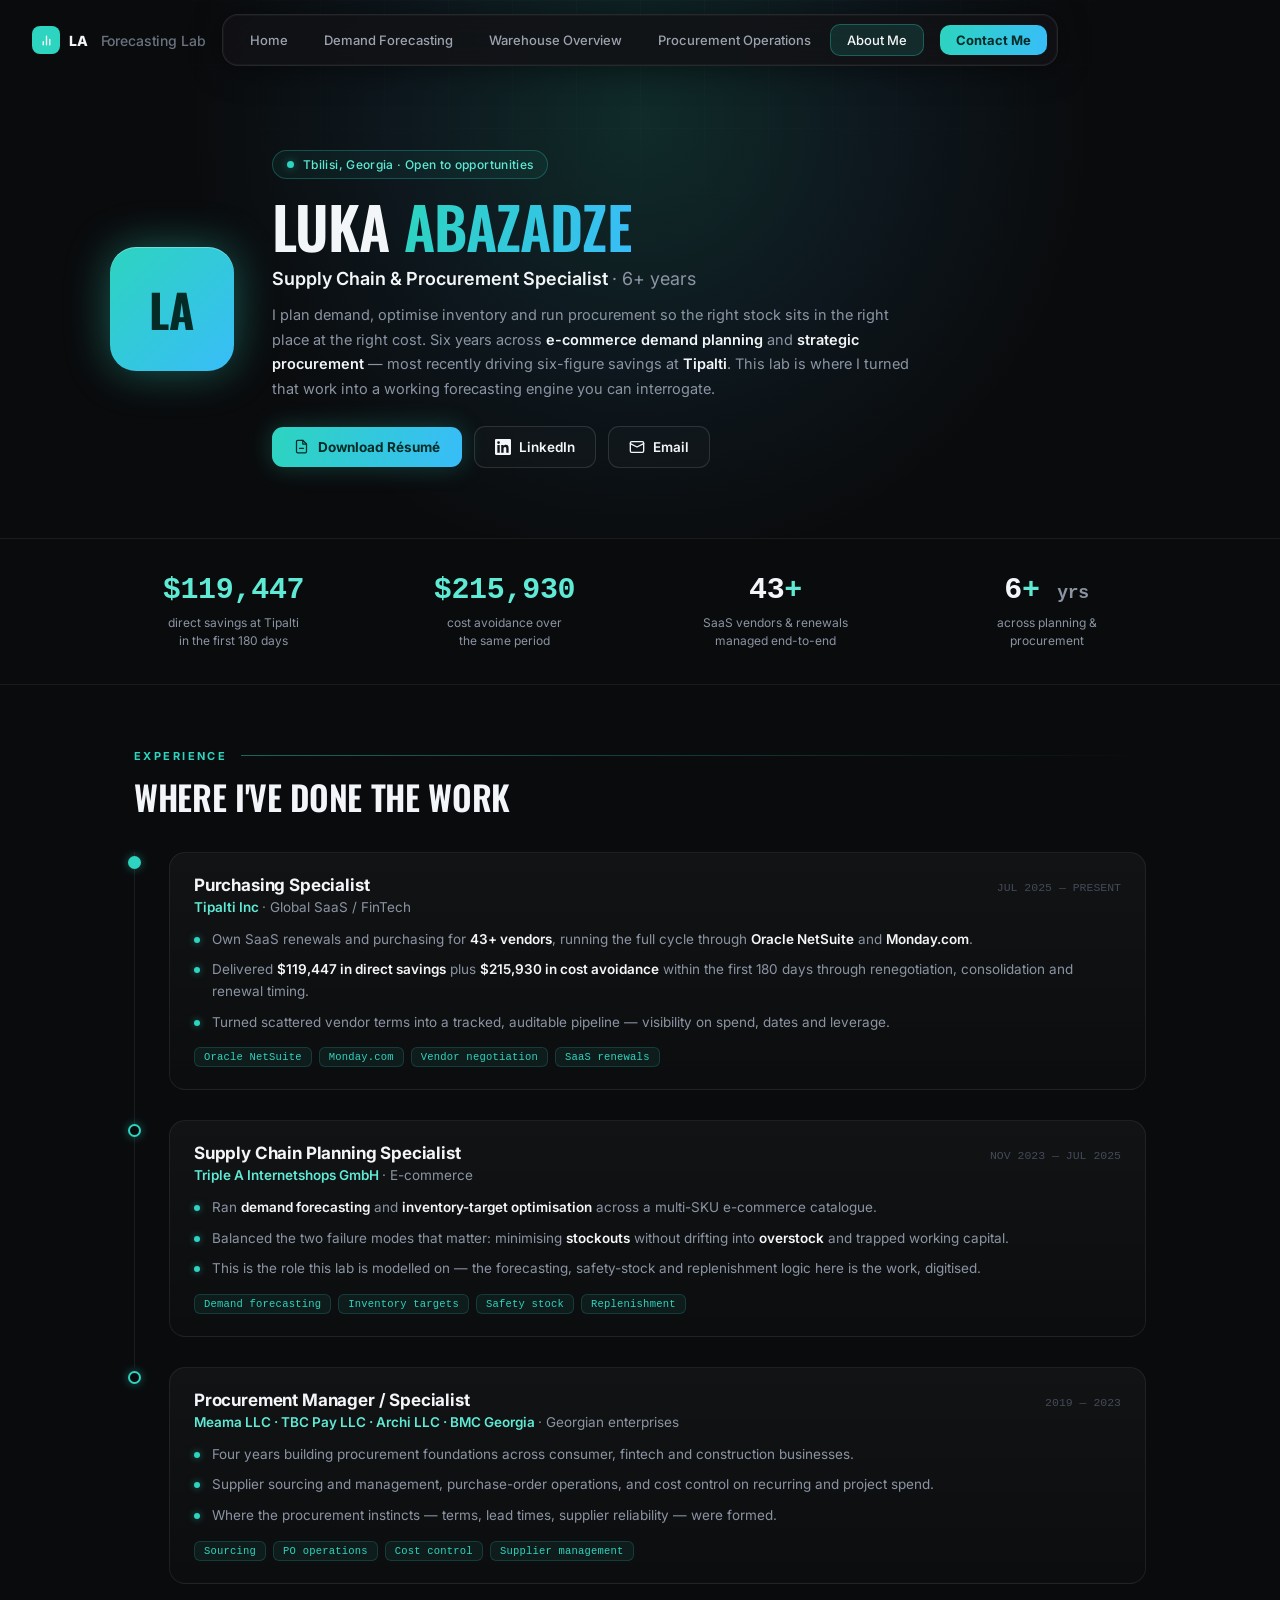
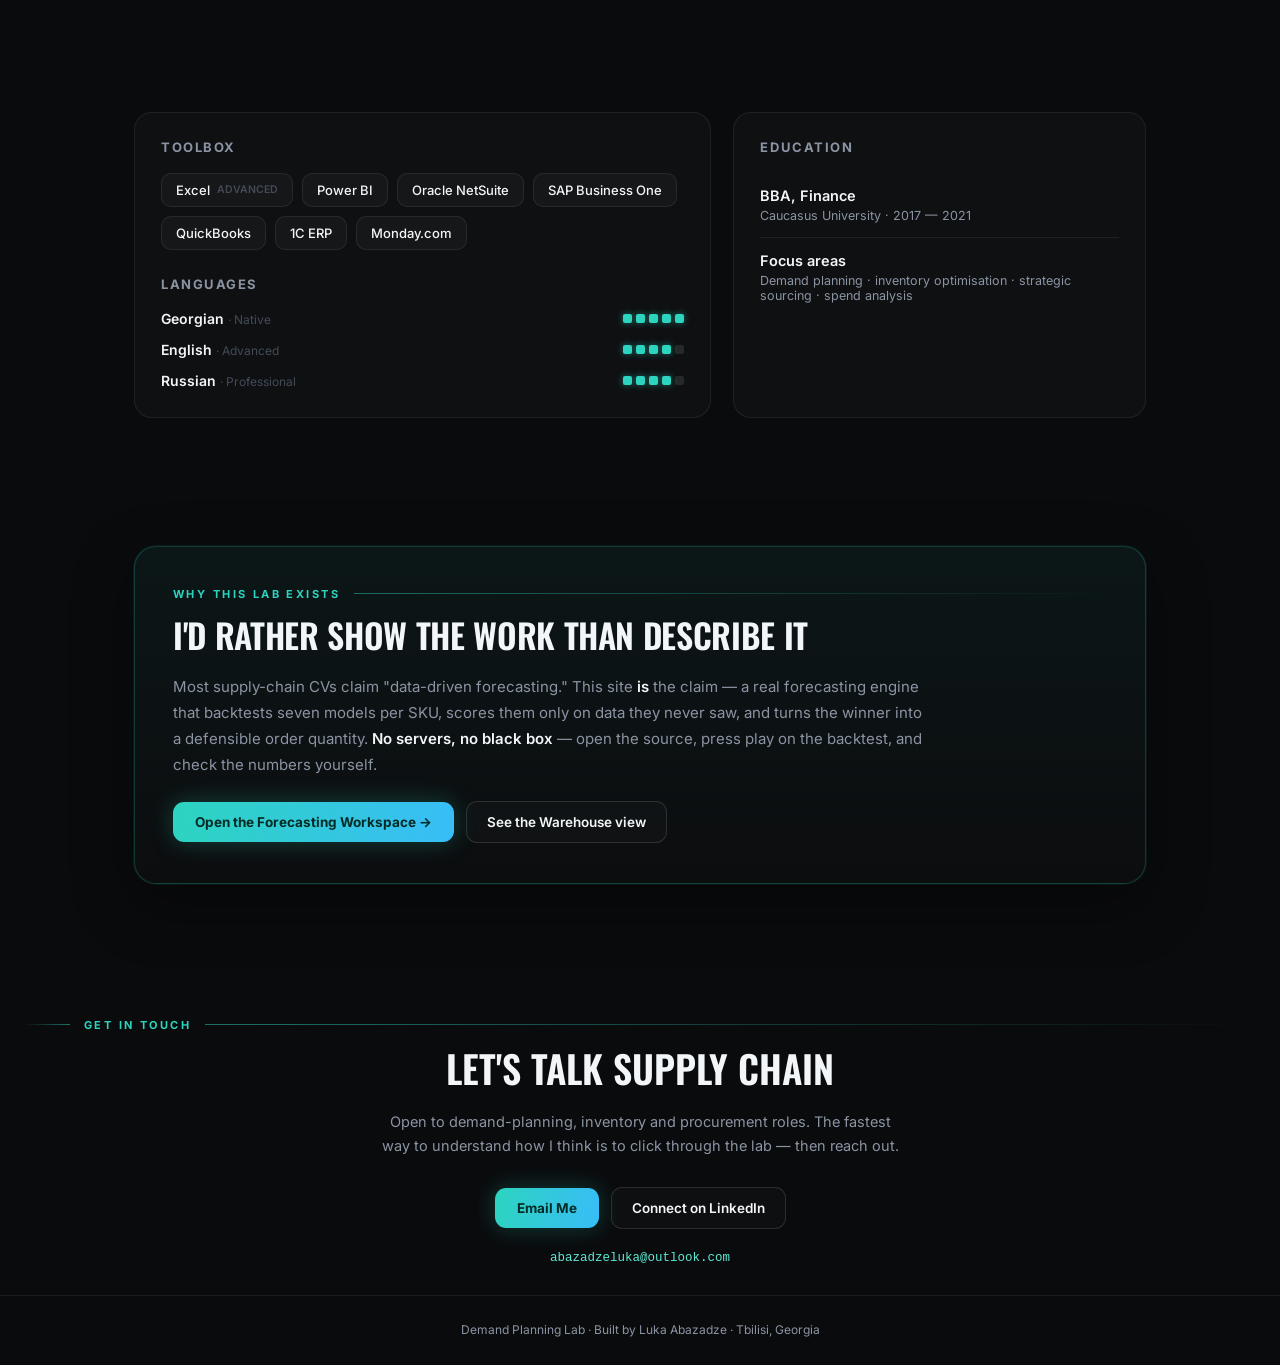
==== about.html @ 3a377a74 "Add About Me page + wire nav link across all pages New about.html: recruiter-facing profile in the h" ====
<!DOCTYPE html>
<html lang="en">
<head>
  <meta charset="UTF-8" />
  <meta name="viewport" content="width=device-width, initial-scale=1.0" />
  <title>About · Luka Abazadze — Supply Chain &amp; Procurement</title>
  <link rel="preconnect" href="https://fonts.googleapis.com">
  <link rel="preconnect" href="https://fonts.gstatic.com" crossorigin>
  <link href="https://fonts.googleapis.com/css2?family=Inter:wght@400;500;600;700;800&family=Oswald:wght@500;600;700&display=swap" rel="stylesheet">
  <style>
    *, *::before, *::after { box-sizing: border-box; margin: 0; padding: 0; }

    :root {
      --bg:        #0a0b0d;
      --bg-2:      #0e1014;
      --charcoal:  #14171c;
      --accent:    #2dd4bf;
      --accent-2:  #38bdf8;
      --accent-lt: #5eead4;
      --accent-glow: rgba(45,212,191,0.45);
      --text-1:    #f3f6f8;
      --text-2:    #8b94a3;
      --text-3:    #434b57;
      --border:    rgba(255,255,255,0.07);
      --surface:   rgba(255,255,255,0.035);
      --display:   'Oswald', 'Inter', 'Segoe UI', sans-serif;
      --mono: ui-monospace, 'Cascadia Code', 'SF Mono', Consolas, monospace;
    }

    html { scroll-behavior: smooth; }
    html, body {
      background: var(--bg);
      color: var(--text-1);
      font-family: 'Inter', 'Segoe UI', system-ui, sans-serif;
      overflow-x: hidden;
    }

    /* ── NAV (shared with the rest of the lab) ── */
    .nav-wrapper {
      position: fixed; top: 0; left: 0; right: 0; z-index: 100;
      display: flex; align-items: center; justify-content: center;
      padding: 14px 32px; pointer-events: none;
    }
    .nav-logo-outer { pointer-events: all; position: absolute; left: 32px; display: flex; align-items: center; }
    nav {
      pointer-events: all;
      display: flex; align-items: center; justify-content: space-between; gap: 8px;
      height: 52px; padding: 0 10px;
      background: rgba(18,18,22,0.85);
      backdrop-filter: blur(20px); -webkit-backdrop-filter: blur(20px);
      border: 1px solid rgba(255,255,255,0.09); border-radius: 16px;
      box-shadow: 0 4px 32px rgba(0,0,0,0.45), 0 0 0 1px rgba(255,255,255,0.03) inset;
    }
    .nav-logo { display: flex; align-items: center; gap: 9px; font-size: 14px; font-weight: 700; letter-spacing: -0.01em; color: var(--text-1); text-decoration: none; flex-shrink: 0; }
    .nav-logo-mark { width: 28px; height: 28px; background: var(--accent); border-radius: 8px; display: flex; align-items: center; justify-content: center; flex-shrink: 0; }
    .nav-links { display: flex; align-items: center; gap: 2px; flex: 1; justify-content: center; }
    .nav-link {
      padding: 7px 16px; border-radius: 10px; font-size: 13px; font-weight: 500;
      color: #9ca3af; text-decoration: none; border: 1px solid transparent;
      transition: color 0.15s, background 0.15s, border-color 0.15s; white-space: nowrap; cursor: pointer; background: none;
    }
    .nav-link:hover { color: var(--text-1); background: rgba(255,255,255,0.05); border-color: rgba(255,255,255,0.07); }
    .nav-link.active { color: var(--text-1); background: rgba(45,212,191,0.13); border-color: rgba(45,212,191,0.32); }
    .nav-cta {
      display: inline-flex; align-items: center; gap: 6px; padding: 7px 16px; margin-left: 8px;
      border-radius: 10px; background: linear-gradient(100deg, var(--accent), var(--accent-2));
      color: #042b25; font-size: 13px; font-weight: 700; text-decoration: none; border: none; cursor: pointer; flex-shrink: 0;
      transition: filter 0.15s, transform 0.1s, box-shadow 0.2s;
    }
    .nav-cta:hover { filter: brightness(1.08); box-shadow: 0 0 22px rgba(45,212,191,0.45); transform: translateY(-1px); }
    .nav-cta:active { transform: scale(0.97); }

    /* ── PAGE SHELL ── */
    .wrap { max-width: 1060px; margin: 0 auto; padding: 0 24px; }

    /* ── PROFILE HERO ── */
    .profile {
      position: relative; overflow: hidden;
      padding: 150px 24px 70px;
    }
    .profile::before {
      content: ''; position: absolute; width: 1000px; height: 1000px;
      top: -380px; left: 50%; transform: translateX(-50%);
      background: radial-gradient(circle at center, rgba(45,212,191,0.16) 0%, rgba(56,189,248,0.07) 34%, transparent 64%);
      pointer-events: none; z-index: 0;
    }
    .profile::after {
      content: ''; position: absolute; inset: 0; z-index: 0;
      background-image:
        linear-gradient(rgba(255,255,255,0.02) 1px, transparent 1px),
        linear-gradient(90deg, rgba(255,255,255,0.02) 1px, transparent 1px);
      background-size: 64px 64px;
      mask-image: radial-gradient(ellipse 75% 70% at 50% 0%, black 6%, transparent 72%);
      pointer-events: none;
    }
    .profile-inner {
      position: relative; z-index: 2; max-width: 1060px; margin: 0 auto;
      display: flex; gap: 38px; align-items: center; flex-wrap: wrap;
    }
    .monogram {
      width: 124px; height: 124px; border-radius: 26px; flex-shrink: 0;
      display: flex; align-items: center; justify-content: center;
      font-family: var(--display); font-weight: 700; font-size: 46px; letter-spacing: 0.02em;
      color: #042b25; background: linear-gradient(135deg, var(--accent), var(--accent-2));
      box-shadow: 0 0 44px rgba(45,212,191,0.4), 0 1px 0 rgba(255,255,255,0.3) inset;
    }
    .profile-text { flex: 1; min-width: 300px; }
    .p-badge {
      display: inline-flex; align-items: center; gap: 9px; padding: 6px 14px; border-radius: 999px;
      border: 1px solid rgba(45,212,191,0.28); background: rgba(45,212,191,0.06);
      font-size: 12px; letter-spacing: 0.03em; color: var(--accent-lt); font-weight: 500; margin-bottom: 18px;
    }
    .p-badge .dot { width: 7px; height: 7px; border-radius: 50%; background: var(--accent); box-shadow: 0 0 8px var(--accent-glow); }
    .profile h1 {
      font-family: var(--display); font-weight: 600; text-transform: uppercase;
      font-size: clamp(34px, 5.2vw, 58px); line-height: 1.02; letter-spacing: -0.015em; margin-bottom: 12px;
    }
    .profile h1 em { font-style: normal; background: linear-gradient(100deg, var(--accent), var(--accent-2)); -webkit-background-clip: text; background-clip: text; -webkit-text-fill-color: transparent; }
    .profile-role { font-size: clamp(15px, 1.6vw, 18px); color: var(--text-1); font-weight: 600; margin-bottom: 14px; }
    .profile-role span { color: var(--text-2); font-weight: 400; }
    .profile-sum { font-size: 14.5px; line-height: 1.7; color: var(--text-2); max-width: 640px; margin-bottom: 24px; }
    .profile-sum b { color: var(--text-1); font-weight: 600; }

    .actions { display: flex; gap: 12px; flex-wrap: wrap; align-items: center; }
    .btn-primary {
      display: inline-flex; align-items: center; gap: 9px;
      background: linear-gradient(100deg, var(--accent), var(--accent-2)); color: #042b25;
      font-size: 13.5px; font-weight: 700; padding: 12px 22px; border-radius: 11px; border: none; cursor: pointer; text-decoration: none;
      transition: transform 0.12s, box-shadow 0.2s, filter 0.2s; box-shadow: 0 0 24px rgba(45,212,191,0.26);
    }
    .btn-primary:hover { filter: brightness(1.08); box-shadow: 0 0 40px rgba(45,212,191,0.5); transform: translateY(-2px); }
    .btn-ghost {
      display: inline-flex; align-items: center; gap: 8px; background: rgba(255,255,255,0.02); color: var(--text-1);
      font-size: 13.5px; font-weight: 600; padding: 12px 20px; border-radius: 11px; border: 1px solid rgba(255,255,255,0.12);
      cursor: pointer; text-decoration: none; transition: color 0.15s, border-color 0.15s, background 0.15s;
    }
    .btn-ghost:hover { color: var(--accent-lt); border-color: rgba(45,212,191,0.45); background: rgba(45,212,191,0.05); }

    /* ── IMPACT STRIP ── */
    .impact {
      position: relative; z-index: 2;
      border-top: 1px solid var(--border); border-bottom: 1px solid var(--border);
      padding: 34px 24px;
    }
    .impact-grid { max-width: 1060px; margin: 0 auto; display: grid; grid-template-columns: repeat(4, 1fr); gap: 24px; }
    .impact-cell { text-align: center; }
    .impact-num { font-family: var(--mono); font-size: clamp(22px, 2.6vw, 30px); font-weight: 700; color: var(--text-1); letter-spacing: -0.01em; margin-bottom: 7px; white-space: nowrap; }
    .impact-num .v { color: var(--accent-lt); }
    .impact-cap { font-size: 12px; color: var(--text-2); line-height: 1.5; }
    @media (max-width: 760px) { .impact-grid { grid-template-columns: repeat(2, 1fr); gap: 26px 18px; } }

    /* ── SECTION FRAME ── */
    section.block { padding: 64px 24px; }
    .eyebrow {
      font-size: 11px; font-weight: 700; letter-spacing: 0.22em; text-transform: uppercase; color: var(--accent);
      display: flex; align-items: center; gap: 14px; margin-bottom: 8px;
    }
    .eyebrow::after { content: ''; height: 1px; flex: 1; background: linear-gradient(90deg, rgba(45,212,191,0.45), transparent); }
    .block h2 { font-family: var(--display); font-weight: 600; text-transform: uppercase; letter-spacing: -0.01em; font-size: clamp(24px, 3.4vw, 34px); color: var(--text-1); margin-bottom: 30px; }

    /* ── TIMELINE ── */
    .timeline { position: relative; }
    .tl-item { position: relative; padding: 0 0 30px 34px; border-left: 1px solid var(--border); }
    .tl-item:last-child { padding-bottom: 0; border-left-color: transparent; }
    .tl-item::before {
      content: ''; position: absolute; left: -7px; top: 4px; width: 13px; height: 13px; border-radius: 50%;
      background: var(--bg); border: 2px solid var(--accent); box-shadow: 0 0 10px var(--accent-glow);
    }
    .tl-item.now::before { background: var(--accent); }
    .tl-card {
      background: linear-gradient(180deg, rgba(255,255,255,0.035), rgba(255,255,255,0.01));
      border: 1px solid var(--border); border-radius: 16px; padding: 22px 24px;
      transition: border-color 0.2s, transform 0.2s, box-shadow 0.2s;
    }
    .tl-card:hover { border-color: rgba(45,212,191,0.28); transform: translateY(-2px); box-shadow: 0 14px 40px rgba(0,0,0,0.35); }
    .tl-head { display: flex; justify-content: space-between; align-items: baseline; gap: 12px; flex-wrap: wrap; margin-bottom: 4px; }
    .tl-role { font-size: 17px; font-weight: 700; color: var(--text-1); letter-spacing: -0.01em; }
    .tl-dates { font-family: var(--mono); font-size: 11.5px; color: var(--text-3); white-space: nowrap; }
    .tl-co { font-size: 13.5px; font-weight: 600; color: var(--accent-lt); margin-bottom: 14px; }
    .tl-co span { color: var(--text-2); font-weight: 400; }
    .tl-list { list-style: none; display: flex; flex-direction: column; gap: 9px; }
    .tl-list li { position: relative; padding-left: 18px; font-size: 13.5px; line-height: 1.6; color: var(--text-2); }
    .tl-list li::before { content: ''; position: absolute; left: 0; top: 8px; width: 6px; height: 6px; border-radius: 50%; background: var(--accent); box-shadow: 0 0 7px rgba(45,212,191,0.55); }
    .tl-list li b { color: var(--text-1); font-weight: 600; }
    .tl-tags { display: flex; flex-wrap: wrap; gap: 7px; margin-top: 14px; }
    .tag {
      font-family: var(--mono); font-size: 10.5px; color: var(--accent); letter-spacing: 0.02em;
      padding: 3px 9px; border-radius: 6px; background: rgba(45,212,191,0.07); border: 1px solid rgba(45,212,191,0.18);
    }

    /* ── TWO-UP (toolbox + education) ── */
    .two-up { display: grid; grid-template-columns: 1.4fr 1fr; gap: 22px; }
    @media (max-width: 820px) { .two-up { grid-template-columns: 1fr; } }
    .panel {
      background: rgba(255,255,255,0.025); border: 1px solid var(--border); border-radius: 18px; padding: 26px 26px 28px;
    }
    .panel h3 { font-size: 13px; font-weight: 700; letter-spacing: 0.12em; text-transform: uppercase; color: var(--text-2); margin-bottom: 18px; }
    .chips { display: flex; flex-wrap: wrap; gap: 9px; }
    .chip {
      display: inline-flex; align-items: center; gap: 7px; padding: 8px 14px; border-radius: 10px;
      border: 1px solid rgba(255,255,255,0.08); background: rgba(255,255,255,0.03);
      font-size: 13px; color: var(--text-1); font-weight: 500;
      transition: border-color 0.2s, color 0.2s;
    }
    .chip:hover { border-color: rgba(45,212,191,0.35); color: var(--accent-lt); }
    .chip .lvl { font-size: 10.5px; color: var(--text-3); font-weight: 600; }
    .lang-row { display: flex; flex-direction: column; gap: 14px; }
    .lang { display: flex; align-items: center; justify-content: space-between; gap: 12px; }
    .lang .name { font-size: 14px; color: var(--text-1); font-weight: 600; }
    .lang .meter { display: flex; gap: 4px; }
    .lang .pip { width: 9px; height: 9px; border-radius: 2px; background: rgba(255,255,255,0.1); }
    .lang .pip.on { background: var(--accent); box-shadow: 0 0 7px rgba(45,212,191,0.5); }
    .edu-item { padding: 14px 0; border-bottom: 1px solid var(--border); }
    .edu-item:last-child { border-bottom: none; padding-bottom: 0; }
    .edu-deg { font-size: 14.5px; font-weight: 600; color: var(--text-1); margin-bottom: 4px; }
    .edu-meta { font-size: 12.5px; color: var(--text-2); }

    /* ── WHY THIS LAB ── */
    .why {
      position: relative; overflow: hidden;
      border: 1px solid rgba(45,212,191,0.22); border-radius: 22px;
      background: linear-gradient(180deg, rgba(45,212,191,0.06), rgba(255,255,255,0.012));
      padding: 40px 38px;
      box-shadow: 0 0 0 1px rgba(45,212,191,0.08), 0 20px 60px rgba(0,0,0,0.4);
    }
    .why h2 { margin-bottom: 14px; }
    .why p { font-size: 15px; line-height: 1.75; color: var(--text-2); max-width: 760px; margin-bottom: 22px; }
    .why p b { color: var(--text-1); font-weight: 600; }

    /* ── CONTACT ── */
    .contact { text-align: center; padding: 70px 24px 30px; }
    .contact .eyebrow { justify-content: center; }
    .contact .eyebrow::after, .contact .eyebrow::before { content: ''; height: 1px; width: 46px; background: linear-gradient(90deg, transparent, rgba(45,212,191,0.5)); }
    .contact .eyebrow::after { background: linear-gradient(90deg, rgba(45,212,191,0.5), transparent); }
    .contact h2 { font-family: var(--display); font-weight: 600; text-transform: uppercase; font-size: clamp(24px, 3.6vw, 38px); margin-bottom: 14px; }
    .contact p { font-size: 14.5px; color: var(--text-2); max-width: 520px; margin: 0 auto 28px; line-height: 1.7; }
    .contact .actions { justify-content: center; }
    .contact-mail { display: block; margin-top: 22px; font-family: var(--mono); font-size: 12.5px; color: var(--accent-lt); text-decoration: none; }
    .contact-mail:hover { text-decoration: underline; }

    footer { text-align: center; padding: 26px; border-top: 1px solid var(--border); font-size: 12px; color: var(--text-2); }

    @media (prefers-reduced-motion: reduce) { * { transition-duration: 0.01ms !important; } }
  </style>
</head>
<body>

  <!-- NAV -->
  <div class="nav-wrapper">
    <a class="nav-logo nav-logo-outer" href="index.html">
      <div class="nav-logo-mark">
        <svg width="13" height="13" viewBox="0 0 24 24" fill="none" stroke="white" stroke-width="2.5" stroke-linecap="round" stroke-linejoin="round">
          <path d="M18 20V10M12 20V4M6 20v-6"/>
        </svg>
      </div>
      <span style="font-weight:800;color:#f4f4f5;">LA</span><span style="font-weight:500;color:#6b7280;">&nbsp;Forecasting Lab</span>
    </a>
    <nav>
      <div class="nav-links">
        <a class="nav-link" href="index.html">Home</a>
        <a class="nav-link" href="dashboard.html">Demand Forecasting</a>
        <a class="nav-link" href="warehouse.html">Warehouse Overview</a>
        <a class="nav-link" href="#">Procurement Operations</a>
        <a class="nav-link active" href="about.html">About Me</a>
      </div>
      <a class="nav-cta" href="mailto:abazadzeluka@outlook.com">Contact Me</a>
    </nav>
  </div>

  <!-- PROFILE -->
  <header class="profile">
    <div class="profile-inner">
      <div class="monogram">LA</div>
      <div class="profile-text">
        <div class="p-badge"><span class="dot"></span> Tbilisi, Georgia · Open to opportunities</div>
        <h1>Luka <em>Abazadze</em></h1>
        <div class="profile-role">Supply Chain &amp; Procurement Specialist <span>· 6+ years</span></div>
        <p class="profile-sum">
          I plan demand, optimise inventory and run procurement so the right stock sits in the right place at the right cost. Six years across <b>e-commerce demand planning</b> and <b>strategic procurement</b> — most recently driving six-figure savings at <b>Tipalti</b>. This lab is where I turned that work into a working forecasting engine you can interrogate.
        </p>
        <div class="actions">
          <a class="btn-primary" href="Luka-Abazadze-CV.pdf" target="_blank" rel="noopener">
            <svg width="15" height="15" viewBox="0 0 24 24" fill="none" stroke="currentColor" stroke-width="2" stroke-linecap="round" stroke-linejoin="round"><path d="M14 2H6a2 2 0 0 0-2 2v16a2 2 0 0 0 2 2h12a2 2 0 0 0 2-2V8z"/><polyline points="14 2 14 8 20 8"/><line x1="9" y1="15" x2="15" y2="15"/></svg>
            Download Résumé
          </a>
          <a class="btn-ghost" href="https://www.linkedin.com/in/labazadze/" target="_blank" rel="noopener">
            <svg width="16" height="16" viewBox="0 0 24 24" fill="currentColor"><path d="M20.45 20.45h-3.55v-5.57c0-1.33-.02-3.04-1.85-3.04-1.85 0-2.14 1.45-2.14 2.94v5.66H9.35V9h3.41v1.56h.05c.47-.9 1.63-1.85 3.36-1.85 3.6 0 4.27 2.37 4.27 5.45v6.29zM5.34 7.43a2.06 2.06 0 110-4.12 2.06 2.06 0 010 4.12zM7.12 20.45H3.55V9h3.57v11.45zM22.22 0H1.77C.79 0 0 .77 0 1.73v20.54C0 23.23.79 24 1.77 24h20.45c.98 0 1.78-.77 1.78-1.73V1.73C24 .77 23.2 0 22.22 0z"/></svg>
            LinkedIn
          </a>
          <a class="btn-ghost" href="mailto:abazadzeluka@outlook.com">
            <svg width="16" height="16" viewBox="0 0 24 24" fill="none" stroke="currentColor" stroke-width="2" stroke-linecap="round" stroke-linejoin="round"><rect x="2" y="4" width="20" height="16" rx="2"/><path d="m22 7-10 5L2 7"/></svg>
            Email
          </a>
        </div>
      </div>
    </div>
  </header>

  <!-- IMPACT -->
  <div class="impact">
    <div class="impact-grid">
      <div class="impact-cell">
        <div class="impact-num"><span class="v">$119,447</span></div>
        <div class="impact-cap">direct savings at Tipalti<br/>in the first 180 days</div>
      </div>
      <div class="impact-cell">
        <div class="impact-num"><span class="v">$215,930</span></div>
        <div class="impact-cap">cost avoidance over<br/>the same period</div>
      </div>
      <div class="impact-cell">
        <div class="impact-num">43<span class="v">+</span></div>
        <div class="impact-cap">SaaS vendors &amp; renewals<br/>managed end-to-end</div>
      </div>
      <div class="impact-cell">
        <div class="impact-num">6<span class="v">+</span> <span style="font-size:0.6em;color:var(--text-2);">yrs</span></div>
        <div class="impact-cap">across planning &amp;<br/>procurement</div>
      </div>
    </div>
  </div>

  <!-- EXPERIENCE -->
  <section class="block wrap">
    <div class="eyebrow">Experience</div>
    <h2>Where I've done the work</h2>

    <div class="timeline">

      <div class="tl-item now">
        <div class="tl-card">
          <div class="tl-head">
            <span class="tl-role">Purchasing Specialist</span>
            <span class="tl-dates">JUL 2025 — PRESENT</span>
          </div>
          <div class="tl-co">Tipalti Inc <span>· Global SaaS / FinTech</span></div>
          <ul class="tl-list">
            <li>Own SaaS renewals and purchasing for <b>43+ vendors</b>, running the full cycle through <b>Oracle NetSuite</b> and <b>Monday.com</b>.</li>
            <li>Delivered <b>$119,447 in direct savings</b> plus <b>$215,930 in cost avoidance</b> within the first 180 days through renegotiation, consolidation and renewal timing.</li>
            <li>Turned scattered vendor terms into a tracked, auditable pipeline — visibility on spend, dates and leverage.</li>
          </ul>
          <div class="tl-tags"><span class="tag">Oracle NetSuite</span><span class="tag">Monday.com</span><span class="tag">Vendor negotiation</span><span class="tag">SaaS renewals</span></div>
        </div>
      </div>

      <div class="tl-item">
        <div class="tl-card">
          <div class="tl-head">
            <span class="tl-role">Supply Chain Planning Specialist</span>
            <span class="tl-dates">NOV 2023 — JUL 2025</span>
          </div>
          <div class="tl-co">Triple A Internetshops GmbH <span>· E-commerce</span></div>
          <ul class="tl-list">
            <li>Ran <b>demand forecasting</b> and <b>inventory-target optimisation</b> across a multi-SKU e-commerce catalogue.</li>
            <li>Balanced the two failure modes that matter: minimising <b>stockouts</b> without drifting into <b>overstock</b> and trapped working capital.</li>
            <li>This is the role this lab is modelled on — the forecasting, safety-stock and replenishment logic here is the work, digitised.</li>
          </ul>
          <div class="tl-tags"><span class="tag">Demand forecasting</span><span class="tag">Inventory targets</span><span class="tag">Safety stock</span><span class="tag">Replenishment</span></div>
        </div>
      </div>

      <div class="tl-item">
        <div class="tl-card">
          <div class="tl-head">
            <span class="tl-role">Procurement Manager / Specialist</span>
            <span class="tl-dates">2019 — 2023</span>
          </div>
          <div class="tl-co">Meama LLC · TBC Pay LLC · Archi LLC · BMC Georgia <span>· Georgian enterprises</span></div>
          <ul class="tl-list">
            <li>Four years building procurement foundations across consumer, fintech and construction businesses.</li>
            <li>Supplier sourcing and management, purchase-order operations, and cost control on recurring and project spend.</li>
            <li>Where the procurement instincts — terms, lead times, supplier reliability — were formed.</li>
          </ul>
          <div class="tl-tags"><span class="tag">Sourcing</span><span class="tag">PO operations</span><span class="tag">Cost control</span><span class="tag">Supplier management</span></div>
        </div>
      </div>

    </div>
  </section>

  <!-- TOOLBOX + EDUCATION -->
  <section class="block wrap">
    <div class="two-up">

      <div class="panel">
        <h3>Toolbox</h3>
        <div class="chips">
          <span class="chip">Excel <span class="lvl">ADVANCED</span></span>
          <span class="chip">Power BI</span>
          <span class="chip">Oracle NetSuite</span>
          <span class="chip">SAP Business One</span>
          <span class="chip">QuickBooks</span>
          <span class="chip">1C ERP</span>
          <span class="chip">Monday.com</span>
        </div>
        <h3 style="margin-top:26px;">Languages</h3>
        <div class="lang-row">
          <div class="lang">
            <span class="name">Georgian <span style="color:var(--text-3);font-weight:400;font-size:12px;">· Native</span></span>
            <span class="meter"><i class="pip on"></i><i class="pip on"></i><i class="pip on"></i><i class="pip on"></i><i class="pip on"></i></span>
          </div>
          <div class="lang">
            <span class="name">English <span style="color:var(--text-3);font-weight:400;font-size:12px;">· Advanced</span></span>
            <span class="meter"><i class="pip on"></i><i class="pip on"></i><i class="pip on"></i><i class="pip on"></i><i class="pip"></i></span>
          </div>
          <div class="lang">
            <span class="name">Russian <span style="color:var(--text-3);font-weight:400;font-size:12px;">· Professional</span></span>
            <span class="meter"><i class="pip on"></i><i class="pip on"></i><i class="pip on"></i><i class="pip on"></i><i class="pip"></i></span>
          </div>
        </div>
      </div>

      <div class="panel">
        <h3>Education</h3>
        <div class="edu-item">
          <div class="edu-deg">BBA, Finance</div>
          <div class="edu-meta">Caucasus University · 2017 — 2021</div>
        </div>
        <div class="edu-item">
          <div class="edu-deg">Focus areas</div>
          <div class="edu-meta">Demand planning · inventory optimisation · strategic sourcing · spend analysis</div>
        </div>
      </div>

    </div>
  </section>

  <!-- WHY THIS LAB -->
  <section class="block wrap">
    <div class="why">
      <div class="eyebrow">Why this lab exists</div>
      <h2>I'd rather show the work than describe it</h2>
      <p>
        Most supply-chain CVs claim "data-driven forecasting." This site <b>is</b> the claim — a real forecasting engine that backtests seven models per SKU, scores them only on data they never saw, and turns the winner into a defensible order quantity. <b>No servers, no black box</b> — open the source, press play on the backtest, and check the numbers yourself.
      </p>
      <div class="actions">
        <a class="btn-primary" href="dashboard.html">Open the Forecasting Workspace →</a>
        <a class="btn-ghost" href="warehouse.html">See the Warehouse view</a>
      </div>
    </div>
  </section>

  <!-- CONTACT -->
  <section class="contact">
    <div class="eyebrow">Get in touch</div>
    <h2>Let's talk supply chain</h2>
    <p>Open to demand-planning, inventory and procurement roles. The fastest way to understand how I think is to click through the lab — then reach out.</p>
    <div class="actions">
      <a class="btn-primary" href="mailto:abazadzeluka@outlook.com">Email Me</a>
      <a class="btn-ghost" href="https://www.linkedin.com/in/labazadze/" target="_blank" rel="noopener">Connect on LinkedIn</a>
    </div>
    <a class="contact-mail" href="mailto:abazadzeluka@outlook.com">abazadzeluka@outlook.com</a>
  </section>

  <footer>
    Demand Planning Lab · Built by Luka Abazadze · Tbilisi, Georgia
  </footer>

</body>
</html>
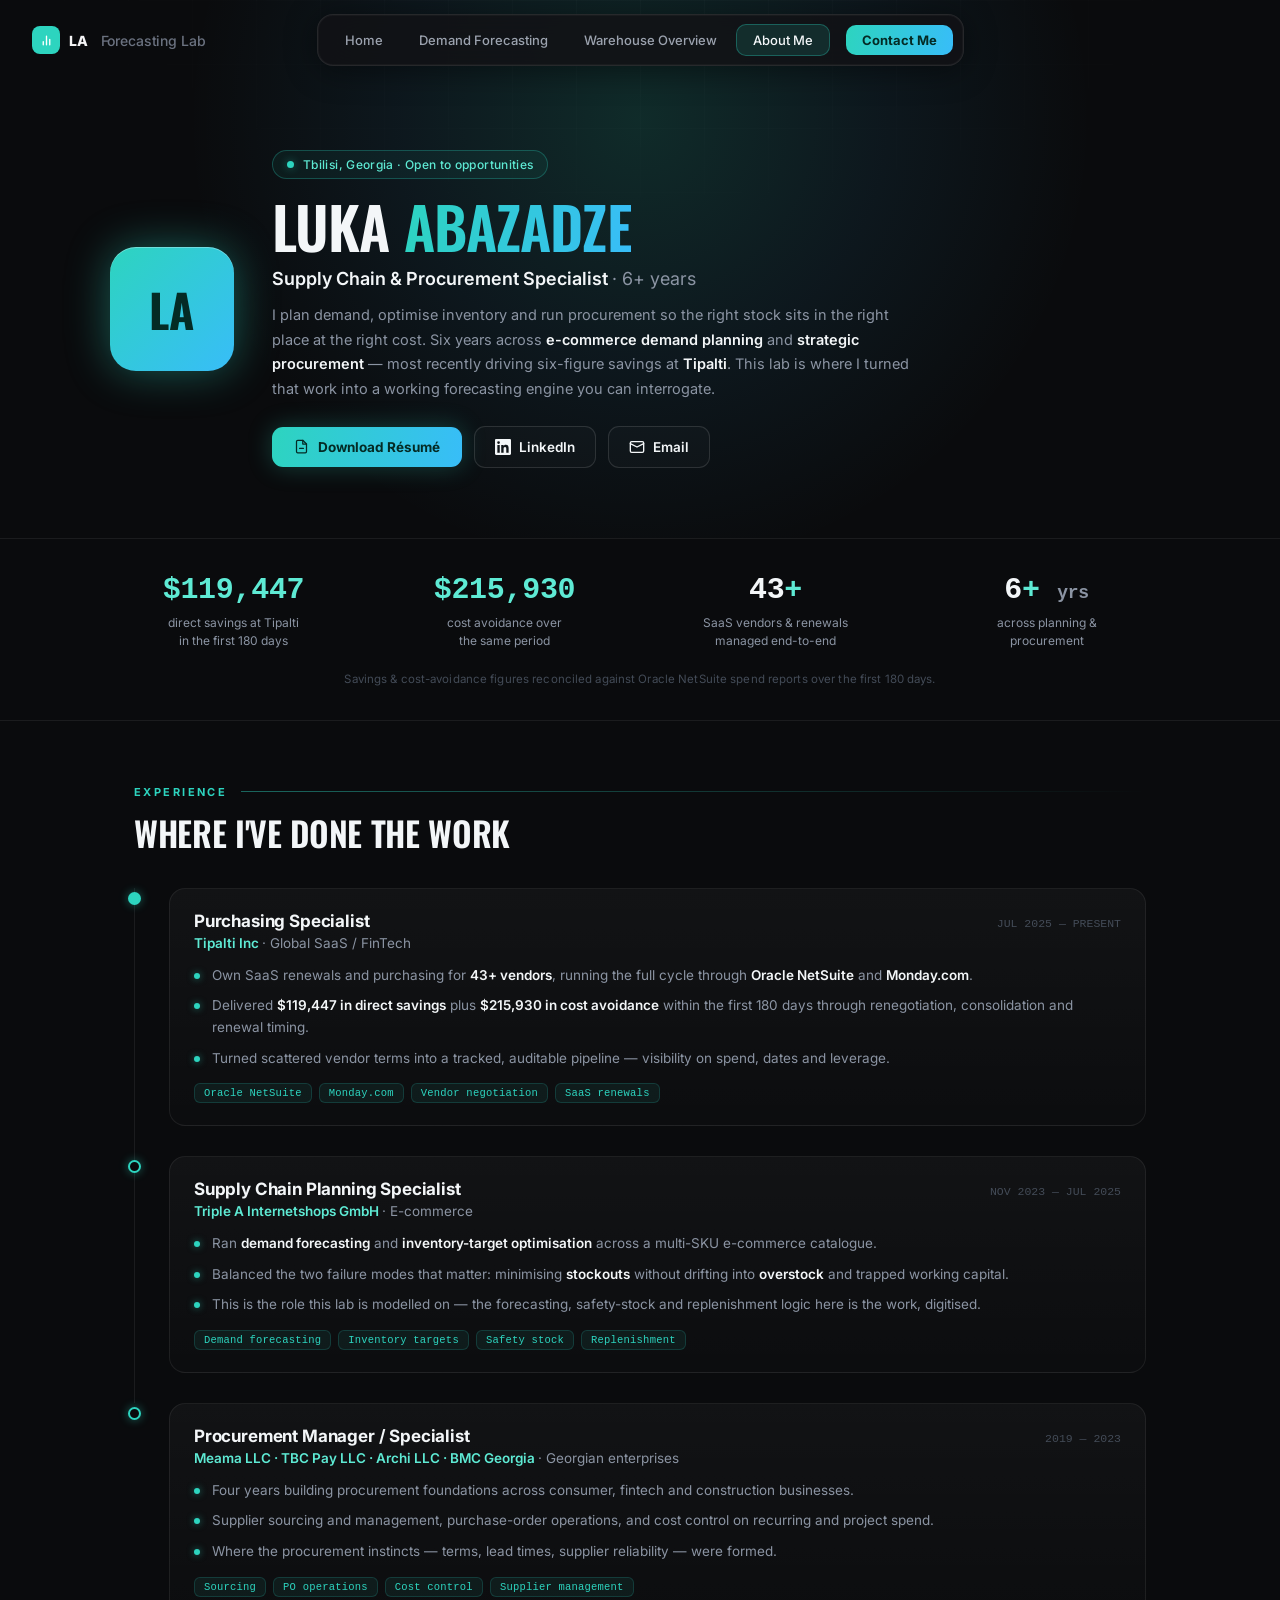
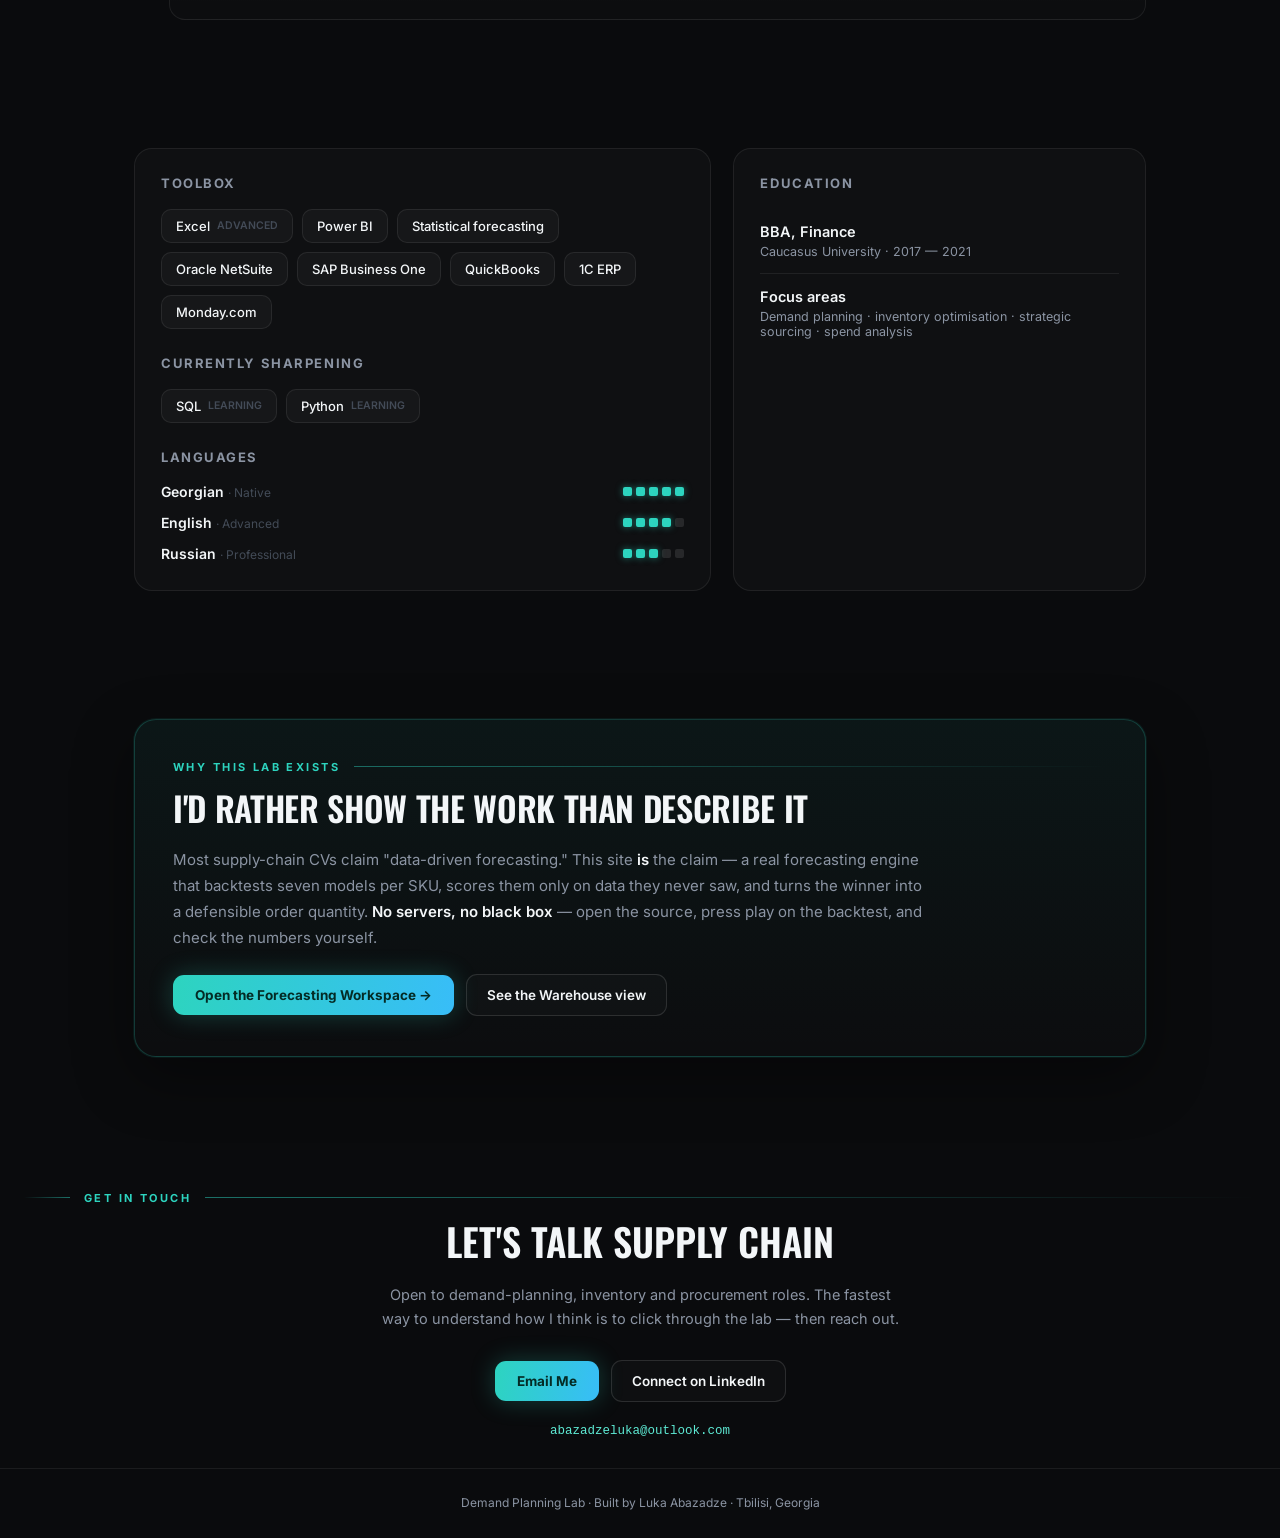
==== commit 31a5ce5d: "About page polish: remove dead nav link, add methodology note, bridge toolbox to lab, fix language p" ====
--- a/about.html
+++ b/about.html
@@ -148,6 +148,7 @@
     .impact-num .v { color: var(--accent-lt); }
     .impact-cap { font-size: 12px; color: var(--text-2); line-height: 1.5; }
     @media (max-width: 760px) { .impact-grid { grid-template-columns: repeat(2, 1fr); gap: 26px 18px; } }
+    .impact-note { max-width: 1060px; margin: 22px auto 0; text-align: center; font-size: 11.5px; color: var(--text-3); letter-spacing: 0.01em; }
 
     /* ── SECTION FRAME ── */
     section.block { padding: 64px 24px; }
@@ -260,7 +261,6 @@
         <a class="nav-link" href="index.html">Home</a>
         <a class="nav-link" href="dashboard.html">Demand Forecasting</a>
         <a class="nav-link" href="warehouse.html">Warehouse Overview</a>
-        <a class="nav-link" href="#">Procurement Operations</a>
         <a class="nav-link active" href="about.html">About Me</a>
       </div>
       <a class="nav-cta" href="mailto:abazadzeluka@outlook.com">Contact Me</a>
@@ -280,15 +280,15 @@
         </p>
         <div class="actions">
           <a class="btn-primary" href="Luka-Abazadze-CV.pdf" target="_blank" rel="noopener">
-            <svg width="15" height="15" viewBox="0 0 24 24" fill="none" stroke="currentColor" stroke-width="2" stroke-linecap="round" stroke-linejoin="round"><path d="M14 2H6a2 2 0 0 0-2 2v16a2 2 0 0 0 2 2h12a2 2 0 0 0 2-2V8z"/><polyline points="14 2 14 8 20 8"/><line x1="9" y1="15" x2="15" y2="15"/></svg>
+            <svg aria-hidden="true" width="15" height="15" viewBox="0 0 24 24" fill="none" stroke="currentColor" stroke-width="2" stroke-linecap="round" stroke-linejoin="round"><path d="M14 2H6a2 2 0 0 0-2 2v16a2 2 0 0 0 2 2h12a2 2 0 0 0 2-2V8z"/><polyline points="14 2 14 8 20 8"/><line x1="9" y1="15" x2="15" y2="15"/></svg>
             Download Résumé
           </a>
           <a class="btn-ghost" href="https://www.linkedin.com/in/labazadze/" target="_blank" rel="noopener">
-            <svg width="16" height="16" viewBox="0 0 24 24" fill="currentColor"><path d="M20.45 20.45h-3.55v-5.57c0-1.33-.02-3.04-1.85-3.04-1.85 0-2.14 1.45-2.14 2.94v5.66H9.35V9h3.41v1.56h.05c.47-.9 1.63-1.85 3.36-1.85 3.6 0 4.27 2.37 4.27 5.45v6.29zM5.34 7.43a2.06 2.06 0 110-4.12 2.06 2.06 0 010 4.12zM7.12 20.45H3.55V9h3.57v11.45zM22.22 0H1.77C.79 0 0 .77 0 1.73v20.54C0 23.23.79 24 1.77 24h20.45c.98 0 1.78-.77 1.78-1.73V1.73C24 .77 23.2 0 22.22 0z"/></svg>
+            <svg aria-hidden="true" width="16" height="16" viewBox="0 0 24 24" fill="currentColor"><path d="M20.45 20.45h-3.55v-5.57c0-1.33-.02-3.04-1.85-3.04-1.85 0-2.14 1.45-2.14 2.94v5.66H9.35V9h3.41v1.56h.05c.47-.9 1.63-1.85 3.36-1.85 3.6 0 4.27 2.37 4.27 5.45v6.29zM5.34 7.43a2.06 2.06 0 110-4.12 2.06 2.06 0 010 4.12zM7.12 20.45H3.55V9h3.57v11.45zM22.22 0H1.77C.79 0 0 .77 0 1.73v20.54C0 23.23.79 24 1.77 24h20.45c.98 0 1.78-.77 1.78-1.73V1.73C24 .77 23.2 0 22.22 0z"/></svg>
             LinkedIn
           </a>
           <a class="btn-ghost" href="mailto:abazadzeluka@outlook.com">
-            <svg width="16" height="16" viewBox="0 0 24 24" fill="none" stroke="currentColor" stroke-width="2" stroke-linecap="round" stroke-linejoin="round"><rect x="2" y="4" width="20" height="16" rx="2"/><path d="m22 7-10 5L2 7"/></svg>
+            <svg aria-hidden="true" width="16" height="16" viewBox="0 0 24 24" fill="none" stroke="currentColor" stroke-width="2" stroke-linecap="round" stroke-linejoin="round"><rect x="2" y="4" width="20" height="16" rx="2"/><path d="m22 7-10 5L2 7"/></svg>
             Email
           </a>
         </div>
@@ -316,6 +316,7 @@
         <div class="impact-cap">across planning &amp;<br/>procurement</div>
       </div>
     </div>
+    <p class="impact-note">Savings &amp; cost-avoidance figures reconciled against Oracle NetSuite spend reports over the first 180 days.</p>
   </div>
 
   <!-- EXPERIENCE -->
@@ -385,12 +386,18 @@
         <div class="chips">
           <span class="chip">Excel <span class="lvl">ADVANCED</span></span>
           <span class="chip">Power BI</span>
+          <span class="chip">Statistical forecasting</span>
           <span class="chip">Oracle NetSuite</span>
           <span class="chip">SAP Business One</span>
           <span class="chip">QuickBooks</span>
           <span class="chip">1C ERP</span>
           <span class="chip">Monday.com</span>
         </div>
+        <h3 style="margin-top:26px;">Currently sharpening</h3>
+        <div class="chips">
+          <span class="chip">SQL <span class="lvl">LEARNING</span></span>
+          <span class="chip">Python <span class="lvl">LEARNING</span></span>
+        </div>
         <h3 style="margin-top:26px;">Languages</h3>
         <div class="lang-row">
           <div class="lang">
@@ -403,7 +410,7 @@
           </div>
           <div class="lang">
             <span class="name">Russian <span style="color:var(--text-3);font-weight:400;font-size:12px;">· Professional</span></span>
-            <span class="meter"><i class="pip on"></i><i class="pip on"></i><i class="pip on"></i><i class="pip on"></i><i class="pip"></i></span>
+            <span class="meter"><i class="pip on"></i><i class="pip on"></i><i class="pip on"></i><i class="pip"></i><i class="pip"></i></span>
           </div>
         </div>
       </div>
